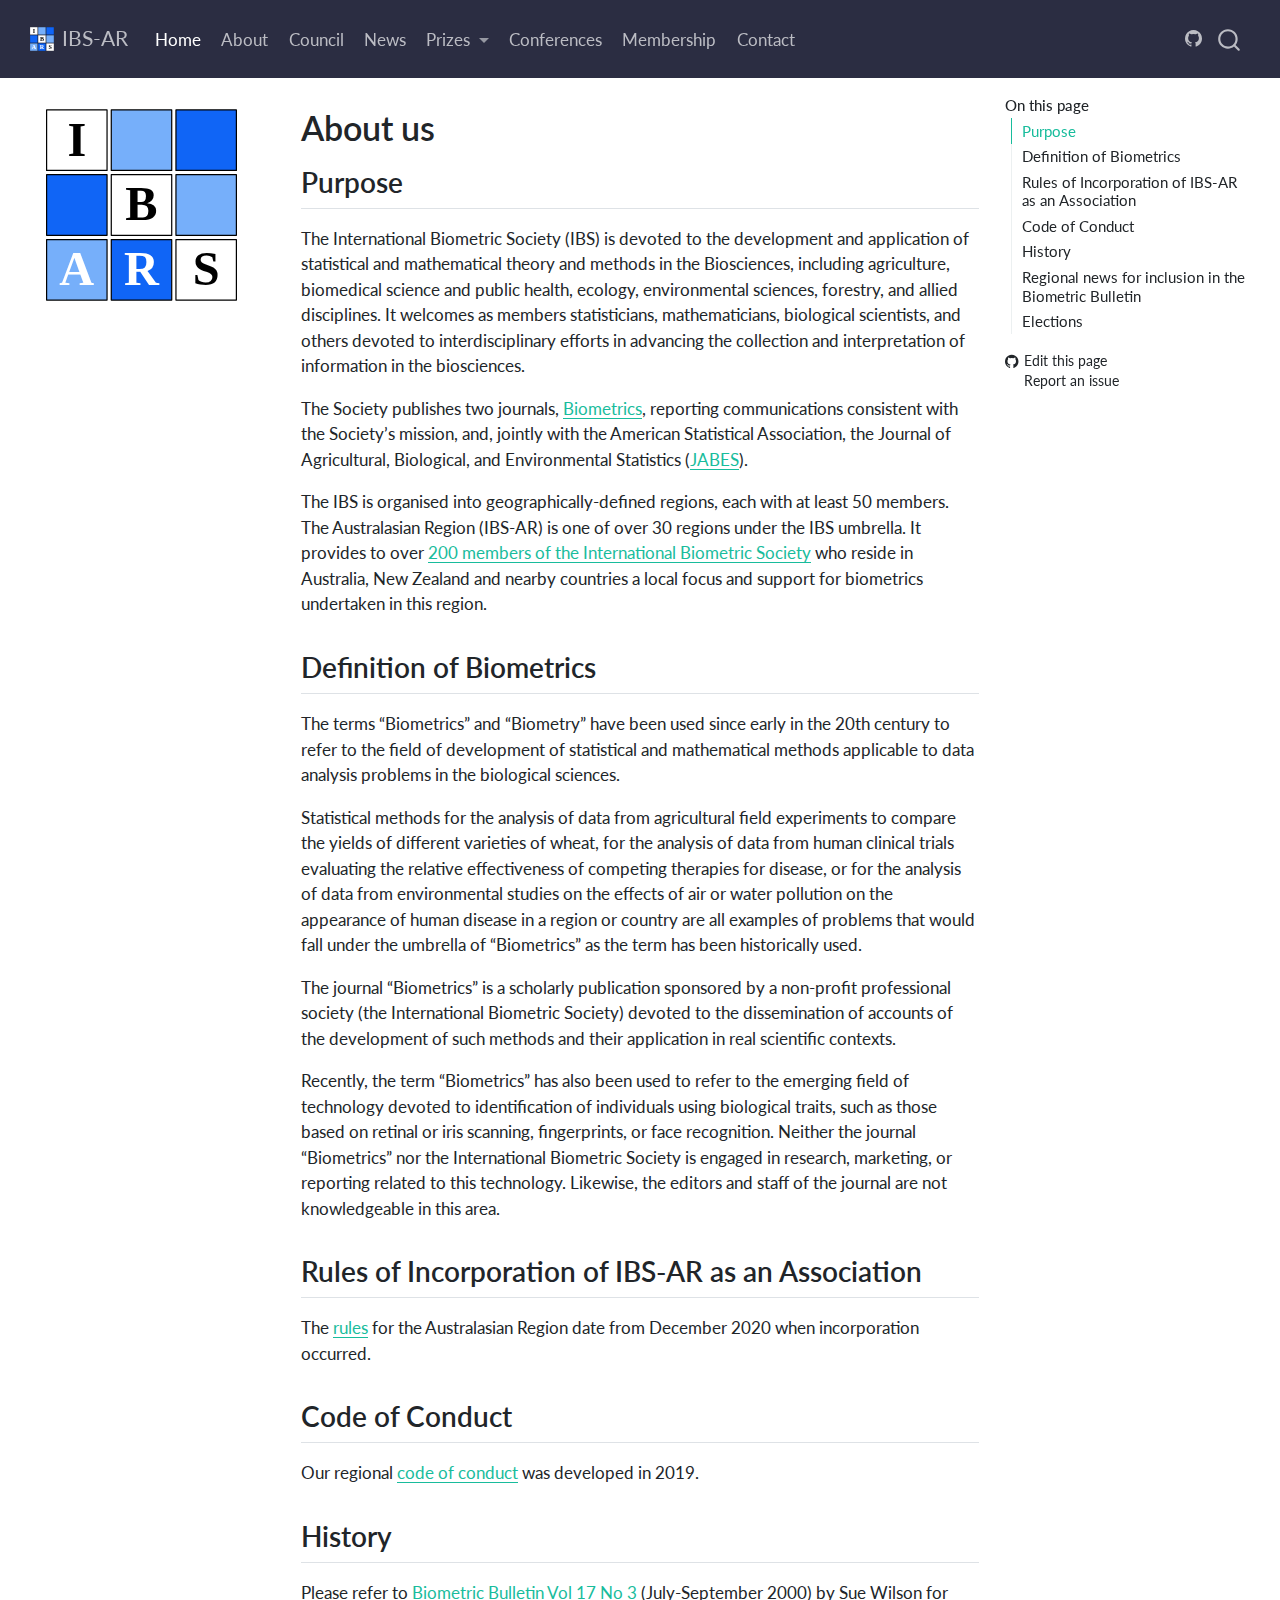
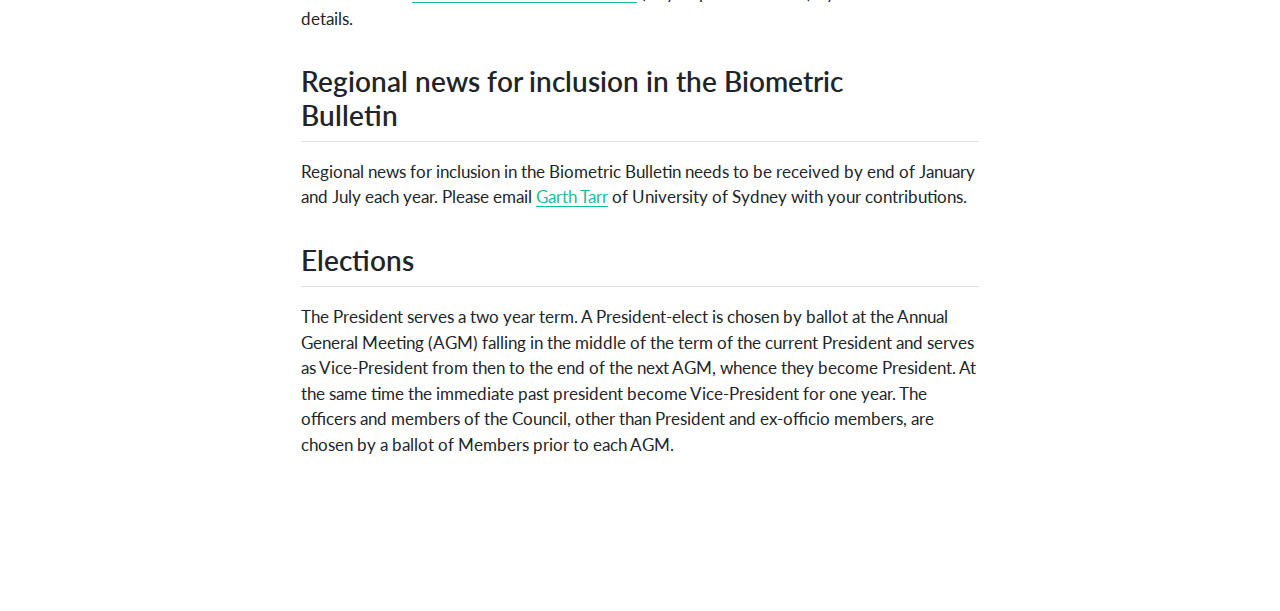
==== about.html @ 57ce8dee "Built site for gh-pages" ====
<!DOCTYPE html>
<html xmlns="http://www.w3.org/1999/xhtml" lang="en" xml:lang="en"><head>

<meta charset="utf-8">
<meta name="generator" content="quarto-1.4.551">

<meta name="viewport" content="width=device-width, initial-scale=1.0, user-scalable=yes">


<title>IBS-AR - About us</title>
<style>
code{white-space: pre-wrap;}
span.smallcaps{font-variant: small-caps;}
div.columns{display: flex; gap: min(4vw, 1.5em);}
div.column{flex: auto; overflow-x: auto;}
div.hanging-indent{margin-left: 1.5em; text-indent: -1.5em;}
ul.task-list{list-style: none;}
ul.task-list li input[type="checkbox"] {
  width: 0.8em;
  margin: 0 0.8em 0.2em -1em; /* quarto-specific, see https://github.com/quarto-dev/quarto-cli/issues/4556 */ 
  vertical-align: middle;
}
</style>


<script src="site_libs/quarto-nav/quarto-nav.js"></script>
<script src="site_libs/quarto-nav/headroom.min.js"></script>
<script src="site_libs/clipboard/clipboard.min.js"></script>
<script src="site_libs/quarto-search/autocomplete.umd.js"></script>
<script src="site_libs/quarto-search/fuse.min.js"></script>
<script src="site_libs/quarto-search/quarto-search.js"></script>
<meta name="quarto:offset" content="./">
<link href="./favicon.ico" rel="icon">
<script src="site_libs/quarto-html/quarto.js"></script>
<script src="site_libs/quarto-html/popper.min.js"></script>
<script src="site_libs/quarto-html/tippy.umd.min.js"></script>
<script src="site_libs/quarto-html/anchor.min.js"></script>
<link href="site_libs/quarto-html/tippy.css" rel="stylesheet">
<link href="site_libs/quarto-html/quarto-syntax-highlighting.css" rel="stylesheet" id="quarto-text-highlighting-styles">
<script src="site_libs/bootstrap/bootstrap.min.js"></script>
<link href="site_libs/bootstrap/bootstrap-icons.css" rel="stylesheet">
<link href="site_libs/bootstrap/bootstrap.min.css" rel="stylesheet" id="quarto-bootstrap" data-mode="light">
<script id="quarto-search-options" type="application/json">{
  "location": "navbar",
  "copy-button": false,
  "collapse-after": 3,
  "panel-placement": "end",
  "type": "overlay",
  "limit": 50,
  "keyboard-shortcut": [
    "f",
    "/",
    "s"
  ],
  "show-item-context": false,
  "language": {
    "search-no-results-text": "No results",
    "search-matching-documents-text": "matching documents",
    "search-copy-link-title": "Copy link to search",
    "search-hide-matches-text": "Hide additional matches",
    "search-more-match-text": "more match in this document",
    "search-more-matches-text": "more matches in this document",
    "search-clear-button-title": "Clear",
    "search-text-placeholder": "",
    "search-detached-cancel-button-title": "Cancel",
    "search-submit-button-title": "Submit",
    "search-label": "Search"
  }
}</script>


<link rel="stylesheet" href="styles.css">
</head>

<body class="nav-sidebar floating nav-fixed">

<div id="quarto-search-results"></div>
  <header id="quarto-header" class="headroom fixed-top">
    <nav class="navbar navbar-expand-lg " data-bs-theme="dark">
      <div class="navbar-container container-fluid">
      <div class="navbar-brand-container mx-auto">
    <a href="./index.html" class="navbar-brand navbar-brand-logo">
    <img src="./logo-ibs-ar.svg" alt="" class="navbar-logo">
    </a>
    <a class="navbar-brand" href="./index.html">
    <span class="navbar-title">IBS-AR</span>
    </a>
  </div>
            <div id="quarto-search" class="" title="Search"></div>
          <button class="navbar-toggler" type="button" data-bs-toggle="collapse" data-bs-target="#navbarCollapse" aria-controls="navbarCollapse" aria-expanded="false" aria-label="Toggle navigation" onclick="if (window.quartoToggleHeadroom) { window.quartoToggleHeadroom(); }">
  <span class="navbar-toggler-icon"></span>
</button>
          <div class="collapse navbar-collapse" id="navbarCollapse">
            <ul class="navbar-nav navbar-nav-scroll me-auto">
  <li class="nav-item">
    <a class="nav-link active" href="./index.html" aria-current="page"> 
<span class="menu-text">Home</span></a>
  </li>  
  <li class="nav-item">
    <a class="nav-link" href="./about.html"> 
<span class="menu-text">About</span></a>
  </li>  
  <li class="nav-item">
    <a class="nav-link" href="./council.html"> 
<span class="menu-text">Council</span></a>
  </li>  
  <li class="nav-item">
    <a class="nav-link" href="./news.html"> 
<span class="menu-text">News</span></a>
  </li>  
  <li class="nav-item dropdown ">
    <a class="nav-link dropdown-toggle" href="#" id="nav-menu-prizes" role="button" data-bs-toggle="dropdown" aria-expanded="false">
 <span class="menu-text">Prizes</span>
    </a>
    <ul class="dropdown-menu" aria-labelledby="nav-menu-prizes">    
        <li>
    <a class="dropdown-item" href="./awards.html">
 <span class="dropdown-text">Prizes and awards</span></a>
  </li>  
        <li>
    <a class="dropdown-item" href="./scholarships.html">
 <span class="dropdown-text">Scholarships</span></a>
  </li>  
        <li>
    <a class="dropdown-item" href="./alfaward.html">
 <span class="dropdown-text">Alf Cornish award</span></a>
  </li>  
    </ul>
  </li>
  <li class="nav-item">
    <a class="nav-link" href="./conferences.html"> 
<span class="menu-text">Conferences</span></a>
  </li>  
  <li class="nav-item">
    <a class="nav-link" href="./membership.html"> 
<span class="menu-text">Membership</span></a>
  </li>  
  <li class="nav-item">
    <a class="nav-link" href="./contact.html"> 
<span class="menu-text">Contact</span></a>
  </li>  
</ul>
          </div> <!-- /navcollapse -->
          <div class="quarto-navbar-tools">
    <a href="https://github.com/IBS-AR/IBS-AR.github.io" title="" class="quarto-navigation-tool px-1" aria-label=""><i class="bi bi-github"></i></a>
</div>
      </div> <!-- /container-fluid -->
    </nav>
  <nav class="quarto-secondary-nav">
    <div class="container-fluid d-flex">
      <button type="button" class="quarto-btn-toggle btn" data-bs-toggle="collapse" data-bs-target=".quarto-sidebar-collapse-item" aria-controls="quarto-sidebar" aria-expanded="false" aria-label="Toggle sidebar navigation" onclick="if (window.quartoToggleHeadroom) { window.quartoToggleHeadroom(); }">
        <i class="bi bi-layout-text-sidebar-reverse"></i>
      </button>
        <nav class="quarto-page-breadcrumbs" aria-label="breadcrumb"><ol class="breadcrumb"><li class="breadcrumb-item">About us</li></ol></nav>
        <a class="flex-grow-1" role="button" data-bs-toggle="collapse" data-bs-target=".quarto-sidebar-collapse-item" aria-controls="quarto-sidebar" aria-expanded="false" aria-label="Toggle sidebar navigation" onclick="if (window.quartoToggleHeadroom) { window.quartoToggleHeadroom(); }">      
        </a>
    </div>
  </nav>
</header>
<!-- content -->
<div id="quarto-content" class="quarto-container page-columns page-rows-contents page-layout-article page-navbar">
<!-- sidebar -->
  <nav id="quarto-sidebar" class="sidebar collapse collapse-horizontal quarto-sidebar-collapse-item sidebar-navigation floating overflow-auto">
    <div class="pt-lg-2 mt-2 text-left sidebar-header">
      <a href="./index.html" class="sidebar-logo-link">
      <img src="./logo-ibs-ar.svg" alt="" class="sidebar-logo py-0 d-lg-inline d-none">
      </a>
      </div>
</nav>
<div id="quarto-sidebar-glass" class="quarto-sidebar-collapse-item" data-bs-toggle="collapse" data-bs-target=".quarto-sidebar-collapse-item"></div>
<!-- margin-sidebar -->
    <div id="quarto-margin-sidebar" class="sidebar margin-sidebar">
        <nav id="TOC" role="doc-toc" class="toc-active">
    <h2 id="toc-title">On this page</h2>
   
  <ul>
  <li><a href="#purpose" id="toc-purpose" class="nav-link active" data-scroll-target="#purpose">Purpose</a></li>
  <li><a href="#definition-of-biometrics" id="toc-definition-of-biometrics" class="nav-link" data-scroll-target="#definition-of-biometrics">Definition of Biometrics</a></li>
  <li><a href="#rules-of-incorporation-of-ibs-ar-as-an-association" id="toc-rules-of-incorporation-of-ibs-ar-as-an-association" class="nav-link" data-scroll-target="#rules-of-incorporation-of-ibs-ar-as-an-association">Rules of Incorporation of IBS-AR as an Association</a></li>
  <li><a href="#code-of-conduct" id="toc-code-of-conduct" class="nav-link" data-scroll-target="#code-of-conduct">Code of Conduct</a></li>
  <li><a href="#history" id="toc-history" class="nav-link" data-scroll-target="#history">History</a></li>
  <li><a href="#regional-news-for-inclusion-in-the-biometric-bulletin" id="toc-regional-news-for-inclusion-in-the-biometric-bulletin" class="nav-link" data-scroll-target="#regional-news-for-inclusion-in-the-biometric-bulletin">Regional news for inclusion in the Biometric Bulletin</a></li>
  <li><a href="#elections" id="toc-elections" class="nav-link" data-scroll-target="#elections">Elections</a></li>
  </ul>
<div class="toc-actions"><ul><li><a href="https://github.com/IBS-AR/IBS-AR.github.io/edit/main/about.qmd" class="toc-action"><i class="bi bi-github"></i>Edit this page</a></li><li><a href="https://github.com/IBS-AR/IBS-AR.github.io/issues/new" class="toc-action"><i class="bi empty"></i>Report an issue</a></li></ul></div></nav>
    </div>
<!-- main -->
<main class="content" id="quarto-document-content">

<header id="title-block-header" class="quarto-title-block default">
<div class="quarto-title">
<h1 class="title">About us</h1>
</div>



<div class="quarto-title-meta">

    
  
    
  </div>
  


</header>


<section id="purpose" class="level2">
<h2 class="anchored" data-anchor-id="purpose">Purpose</h2>
<p>The International Biometric Society (IBS) is devoted to the development and application of statistical and mathematical theory and methods in the Biosciences, including agriculture, biomedical science and public health, ecology, environmental sciences, forestry, and allied disciplines. It welcomes as members statisticians, mathematicians, biological scientists, and others devoted to interdisciplinary efforts in advancing the collection and interpretation of information in the biosciences.</p>
<p>The Society publishes two journals, <a href="https://www.biometricsociety.org/publications/biometrics">Biometrics</a>, reporting communications consistent with the Society’s mission, and, jointly with the American Statistical Association, the Journal of Agricultural, Biological, and Environmental Statistics (<a href="https://www.biometricsociety.org/publications/jabes">JABES</a>).</p>
<p>The IBS is organised into geographically-defined regions, each with at least 50 members. The Australasian Region (IBS-AR) is one of over 30 regions under the IBS umbrella. It provides to over <a href="membership.html">200 members of the International Biometric Society</a> who reside in Australia, New Zealand and nearby countries a local focus and support for biometrics undertaken in this region.</p>
</section>
<section id="definition-of-biometrics" class="level2">
<h2 class="anchored" data-anchor-id="definition-of-biometrics">Definition of Biometrics</h2>
<p>The terms “Biometrics” and “Biometry” have been used since early in the 20th century to refer to the field of development of statistical and mathematical methods applicable to data analysis problems in the biological sciences.</p>
<p>Statistical methods for the analysis of data from agricultural field experiments to compare the yields of different varieties of wheat, for the analysis of data from human clinical trials evaluating the relative effectiveness of competing therapies for disease, or for the analysis of data from environmental studies on the effects of air or water pollution on the appearance of human disease in a region or country are all examples of problems that would fall under the umbrella of “Biometrics” as the term has been historically used.</p>
<p>The journal “Biometrics” is a scholarly publication sponsored by a non-profit professional society (the International Biometric Society) devoted to the dissemination of accounts of the development of such methods and their application in real scientific contexts.</p>
<p>Recently, the term “Biometrics” has also been used to refer to the emerging field of technology devoted to identification of individuals using biological traits, such as those based on retinal or iris scanning, fingerprints, or face recognition. Neither the journal “Biometrics” nor the International Biometric Society is engaged in research, marketing, or reporting related to this technology. Likewise, the editors and staff of the journal are not knowledgeable in this area.</p>
</section>
<section id="rules-of-incorporation-of-ibs-ar-as-an-association" class="level2">
<h2 class="anchored" data-anchor-id="rules-of-incorporation-of-ibs-ar-as-an-association">Rules of Incorporation of IBS-AR as an Association</h2>
<p>The <a href="http://biometricsociety.org.au/docs/INTERNATIONAL%20BIOMETRIC%20SOCIETY%20AUSTRALASIAN%20REGION%20INC%20A06212%20-%20Rules%2022%20December%202020.pdf">rules</a> for the Australasian Region date from December 2020 when incorporation occurred.</p>
</section>
<section id="code-of-conduct" class="level2">
<h2 class="anchored" data-anchor-id="code-of-conduct">Code of Conduct</h2>
<p>Our regional <a href="docs/IBS-AR-Code-of-Conduct.pdf">code of conduct</a> was developed in 2019.</p>
</section>
<section id="history" class="level2">
<h2 class="anchored" data-anchor-id="history">History</h2>
<p>Please refer to <a href="docs/BiometricBulletin2000Vol17(3)pp14-15.pdf">Biometric Bulletin Vol 17 No 3</a> (July-September 2000) by Sue Wilson for details.</p>
</section>
<section id="regional-news-for-inclusion-in-the-biometric-bulletin" class="level2">
<h2 class="anchored" data-anchor-id="regional-news-for-inclusion-in-the-biometric-bulletin">Regional news for inclusion in the Biometric Bulletin</h2>
<p>Regional news for inclusion in the Biometric Bulletin needs to be received by end of January and July each year. Please email <a href="mailto:garth.tarr@sydney.edu.au">Garth Tarr</a> of University of Sydney with your contributions.</p>
</section>
<section id="elections" class="level2">
<h2 class="anchored" data-anchor-id="elections">Elections</h2>
<p>The President serves a two year term. A President-elect is chosen by ballot at the Annual General Meeting (AGM) falling in the middle of the term of the current President and serves as Vice-President from then to the end of the next AGM, whence they become President. At the same time the immediate past president become Vice-President for one year. The officers and members of the Council, other than President and ex-officio members, are chosen by a ballot of Members prior to each AGM.</p>


</section>

</main> <!-- /main -->
<script id="quarto-html-after-body" type="application/javascript">
window.document.addEventListener("DOMContentLoaded", function (event) {
  const toggleBodyColorMode = (bsSheetEl) => {
    const mode = bsSheetEl.getAttribute("data-mode");
    const bodyEl = window.document.querySelector("body");
    if (mode === "dark") {
      bodyEl.classList.add("quarto-dark");
      bodyEl.classList.remove("quarto-light");
    } else {
      bodyEl.classList.add("quarto-light");
      bodyEl.classList.remove("quarto-dark");
    }
  }
  const toggleBodyColorPrimary = () => {
    const bsSheetEl = window.document.querySelector("link#quarto-bootstrap");
    if (bsSheetEl) {
      toggleBodyColorMode(bsSheetEl);
    }
  }
  toggleBodyColorPrimary();  
  const icon = "";
  const anchorJS = new window.AnchorJS();
  anchorJS.options = {
    placement: 'right',
    icon: icon
  };
  anchorJS.add('.anchored');
  const isCodeAnnotation = (el) => {
    for (const clz of el.classList) {
      if (clz.startsWith('code-annotation-')) {                     
        return true;
      }
    }
    return false;
  }
  const clipboard = new window.ClipboardJS('.code-copy-button', {
    text: function(trigger) {
      const codeEl = trigger.previousElementSibling.cloneNode(true);
      for (const childEl of codeEl.children) {
        if (isCodeAnnotation(childEl)) {
          childEl.remove();
        }
      }
      return codeEl.innerText;
    }
  });
  clipboard.on('success', function(e) {
    // button target
    const button = e.trigger;
    // don't keep focus
    button.blur();
    // flash "checked"
    button.classList.add('code-copy-button-checked');
    var currentTitle = button.getAttribute("title");
    button.setAttribute("title", "Copied!");
    let tooltip;
    if (window.bootstrap) {
      button.setAttribute("data-bs-toggle", "tooltip");
      button.setAttribute("data-bs-placement", "left");
      button.setAttribute("data-bs-title", "Copied!");
      tooltip = new bootstrap.Tooltip(button, 
        { trigger: "manual", 
          customClass: "code-copy-button-tooltip",
          offset: [0, -8]});
      tooltip.show();    
    }
    setTimeout(function() {
      if (tooltip) {
        tooltip.hide();
        button.removeAttribute("data-bs-title");
        button.removeAttribute("data-bs-toggle");
        button.removeAttribute("data-bs-placement");
      }
      button.setAttribute("title", currentTitle);
      button.classList.remove('code-copy-button-checked');
    }, 1000);
    // clear code selection
    e.clearSelection();
  });
    var localhostRegex = new RegExp(/^(?:http|https):\/\/localhost\:?[0-9]*\//);
    var mailtoRegex = new RegExp(/^mailto:/);
      var filterRegex = new RegExp("https:\/\/IBS-AR\.github\.io\/");
    var isInternal = (href) => {
        return filterRegex.test(href) || localhostRegex.test(href) || mailtoRegex.test(href);
    }
    // Inspect non-navigation links and adorn them if external
 	var links = window.document.querySelectorAll('a[href]:not(.nav-link):not(.navbar-brand):not(.toc-action):not(.sidebar-link):not(.sidebar-item-toggle):not(.pagination-link):not(.no-external):not([aria-hidden]):not(.dropdown-item):not(.quarto-navigation-tool)');
    for (var i=0; i<links.length; i++) {
      const link = links[i];
      if (!isInternal(link.href)) {
        // undo the damage that might have been done by quarto-nav.js in the case of
        // links that we want to consider external
        if (link.dataset.originalHref !== undefined) {
          link.href = link.dataset.originalHref;
        }
      }
    }
  function tippyHover(el, contentFn, onTriggerFn, onUntriggerFn) {
    const config = {
      allowHTML: true,
      maxWidth: 500,
      delay: 100,
      arrow: false,
      appendTo: function(el) {
          return el.parentElement;
      },
      interactive: true,
      interactiveBorder: 10,
      theme: 'quarto',
      placement: 'bottom-start',
    };
    if (contentFn) {
      config.content = contentFn;
    }
    if (onTriggerFn) {
      config.onTrigger = onTriggerFn;
    }
    if (onUntriggerFn) {
      config.onUntrigger = onUntriggerFn;
    }
    window.tippy(el, config); 
  }
  const noterefs = window.document.querySelectorAll('a[role="doc-noteref"]');
  for (var i=0; i<noterefs.length; i++) {
    const ref = noterefs[i];
    tippyHover(ref, function() {
      // use id or data attribute instead here
      let href = ref.getAttribute('data-footnote-href') || ref.getAttribute('href');
      try { href = new URL(href).hash; } catch {}
      const id = href.replace(/^#\/?/, "");
      const note = window.document.getElementById(id);
      if (note) {
        return note.innerHTML;
      } else {
        return "";
      }
    });
  }
  const xrefs = window.document.querySelectorAll('a.quarto-xref');
  const processXRef = (id, note) => {
    // Strip column container classes
    const stripColumnClz = (el) => {
      el.classList.remove("page-full", "page-columns");
      if (el.children) {
        for (const child of el.children) {
          stripColumnClz(child);
        }
      }
    }
    stripColumnClz(note)
    if (id === null || id.startsWith('sec-')) {
      // Special case sections, only their first couple elements
      const container = document.createElement("div");
      if (note.children && note.children.length > 2) {
        container.appendChild(note.children[0].cloneNode(true));
        for (let i = 1; i < note.children.length; i++) {
          const child = note.children[i];
          if (child.tagName === "P" && child.innerText === "") {
            continue;
          } else {
            container.appendChild(child.cloneNode(true));
            break;
          }
        }
        if (window.Quarto?.typesetMath) {
          window.Quarto.typesetMath(container);
        }
        return container.innerHTML
      } else {
        if (window.Quarto?.typesetMath) {
          window.Quarto.typesetMath(note);
        }
        return note.innerHTML;
      }
    } else {
      // Remove any anchor links if they are present
      const anchorLink = note.querySelector('a.anchorjs-link');
      if (anchorLink) {
        anchorLink.remove();
      }
      if (window.Quarto?.typesetMath) {
        window.Quarto.typesetMath(note);
      }
      // TODO in 1.5, we should make sure this works without a callout special case
      if (note.classList.contains("callout")) {
        return note.outerHTML;
      } else {
        return note.innerHTML;
      }
    }
  }
  for (var i=0; i<xrefs.length; i++) {
    const xref = xrefs[i];
    tippyHover(xref, undefined, function(instance) {
      instance.disable();
      let url = xref.getAttribute('href');
      let hash = undefined; 
      if (url.startsWith('#')) {
        hash = url;
      } else {
        try { hash = new URL(url).hash; } catch {}
      }
      if (hash) {
        const id = hash.replace(/^#\/?/, "");
        const note = window.document.getElementById(id);
        if (note !== null) {
          try {
            const html = processXRef(id, note.cloneNode(true));
            instance.setContent(html);
          } finally {
            instance.enable();
            instance.show();
          }
        } else {
          // See if we can fetch this
          fetch(url.split('#')[0])
          .then(res => res.text())
          .then(html => {
            const parser = new DOMParser();
            const htmlDoc = parser.parseFromString(html, "text/html");
            const note = htmlDoc.getElementById(id);
            if (note !== null) {
              const html = processXRef(id, note);
              instance.setContent(html);
            } 
          }).finally(() => {
            instance.enable();
            instance.show();
          });
        }
      } else {
        // See if we can fetch a full url (with no hash to target)
        // This is a special case and we should probably do some content thinning / targeting
        fetch(url)
        .then(res => res.text())
        .then(html => {
          const parser = new DOMParser();
          const htmlDoc = parser.parseFromString(html, "text/html");
          const note = htmlDoc.querySelector('main.content');
          if (note !== null) {
            // This should only happen for chapter cross references
            // (since there is no id in the URL)
            // remove the first header
            if (note.children.length > 0 && note.children[0].tagName === "HEADER") {
              note.children[0].remove();
            }
            const html = processXRef(null, note);
            instance.setContent(html);
          } 
        }).finally(() => {
          instance.enable();
          instance.show();
        });
      }
    }, function(instance) {
    });
  }
      let selectedAnnoteEl;
      const selectorForAnnotation = ( cell, annotation) => {
        let cellAttr = 'data-code-cell="' + cell + '"';
        let lineAttr = 'data-code-annotation="' +  annotation + '"';
        const selector = 'span[' + cellAttr + '][' + lineAttr + ']';
        return selector;
      }
      const selectCodeLines = (annoteEl) => {
        const doc = window.document;
        const targetCell = annoteEl.getAttribute("data-target-cell");
        const targetAnnotation = annoteEl.getAttribute("data-target-annotation");
        const annoteSpan = window.document.querySelector(selectorForAnnotation(targetCell, targetAnnotation));
        const lines = annoteSpan.getAttribute("data-code-lines").split(",");
        const lineIds = lines.map((line) => {
          return targetCell + "-" + line;
        })
        let top = null;
        let height = null;
        let parent = null;
        if (lineIds.length > 0) {
            //compute the position of the single el (top and bottom and make a div)
            const el = window.document.getElementById(lineIds[0]);
            top = el.offsetTop;
            height = el.offsetHeight;
            parent = el.parentElement.parentElement;
          if (lineIds.length > 1) {
            const lastEl = window.document.getElementById(lineIds[lineIds.length - 1]);
            const bottom = lastEl.offsetTop + lastEl.offsetHeight;
            height = bottom - top;
          }
          if (top !== null && height !== null && parent !== null) {
            // cook up a div (if necessary) and position it 
            let div = window.document.getElementById("code-annotation-line-highlight");
            if (div === null) {
              div = window.document.createElement("div");
              div.setAttribute("id", "code-annotation-line-highlight");
              div.style.position = 'absolute';
              parent.appendChild(div);
            }
            div.style.top = top - 2 + "px";
            div.style.height = height + 4 + "px";
            div.style.left = 0;
            let gutterDiv = window.document.getElementById("code-annotation-line-highlight-gutter");
            if (gutterDiv === null) {
              gutterDiv = window.document.createElement("div");
              gutterDiv.setAttribute("id", "code-annotation-line-highlight-gutter");
              gutterDiv.style.position = 'absolute';
              const codeCell = window.document.getElementById(targetCell);
              const gutter = codeCell.querySelector('.code-annotation-gutter');
              gutter.appendChild(gutterDiv);
            }
            gutterDiv.style.top = top - 2 + "px";
            gutterDiv.style.height = height + 4 + "px";
          }
          selectedAnnoteEl = annoteEl;
        }
      };
      const unselectCodeLines = () => {
        const elementsIds = ["code-annotation-line-highlight", "code-annotation-line-highlight-gutter"];
        elementsIds.forEach((elId) => {
          const div = window.document.getElementById(elId);
          if (div) {
            div.remove();
          }
        });
        selectedAnnoteEl = undefined;
      };
        // Handle positioning of the toggle
    window.addEventListener(
      "resize",
      throttle(() => {
        elRect = undefined;
        if (selectedAnnoteEl) {
          selectCodeLines(selectedAnnoteEl);
        }
      }, 10)
    );
    function throttle(fn, ms) {
    let throttle = false;
    let timer;
      return (...args) => {
        if(!throttle) { // first call gets through
            fn.apply(this, args);
            throttle = true;
        } else { // all the others get throttled
            if(timer) clearTimeout(timer); // cancel #2
            timer = setTimeout(() => {
              fn.apply(this, args);
              timer = throttle = false;
            }, ms);
        }
      };
    }
      // Attach click handler to the DT
      const annoteDls = window.document.querySelectorAll('dt[data-target-cell]');
      for (const annoteDlNode of annoteDls) {
        annoteDlNode.addEventListener('click', (event) => {
          const clickedEl = event.target;
          if (clickedEl !== selectedAnnoteEl) {
            unselectCodeLines();
            const activeEl = window.document.querySelector('dt[data-target-cell].code-annotation-active');
            if (activeEl) {
              activeEl.classList.remove('code-annotation-active');
            }
            selectCodeLines(clickedEl);
            clickedEl.classList.add('code-annotation-active');
          } else {
            // Unselect the line
            unselectCodeLines();
            clickedEl.classList.remove('code-annotation-active');
          }
        });
      }
  const findCites = (el) => {
    const parentEl = el.parentElement;
    if (parentEl) {
      const cites = parentEl.dataset.cites;
      if (cites) {
        return {
          el,
          cites: cites.split(' ')
        };
      } else {
        return findCites(el.parentElement)
      }
    } else {
      return undefined;
    }
  };
  var bibliorefs = window.document.querySelectorAll('a[role="doc-biblioref"]');
  for (var i=0; i<bibliorefs.length; i++) {
    const ref = bibliorefs[i];
    const citeInfo = findCites(ref);
    if (citeInfo) {
      tippyHover(citeInfo.el, function() {
        var popup = window.document.createElement('div');
        citeInfo.cites.forEach(function(cite) {
          var citeDiv = window.document.createElement('div');
          citeDiv.classList.add('hanging-indent');
          citeDiv.classList.add('csl-entry');
          var biblioDiv = window.document.getElementById('ref-' + cite);
          if (biblioDiv) {
            citeDiv.innerHTML = biblioDiv.innerHTML;
          }
          popup.appendChild(citeDiv);
        });
        return popup.innerHTML;
      });
    }
  }
});
</script>
</div> <!-- /content -->




<footer class="footer"><div class="nav-footer"><div class="nav-footer-center"><div class="toc-actions d-sm-block d-md-none"><ul><li><a href="https://github.com/IBS-AR/IBS-AR.github.io/edit/main/about.qmd" class="toc-action"><i class="bi bi-github"></i>Edit this page</a></li><li><a href="https://github.com/IBS-AR/IBS-AR.github.io/issues/new" class="toc-action"><i class="bi empty"></i>Report an issue</a></li></ul></div></div></div></footer></body></html>
---- site_libs/quarto-html/tippy.css ----
.tippy-box[data-animation=fade][data-state=hidden]{opacity:0}[data-tippy-root]{max-width:calc(100vw - 10px)}.tippy-box{position:relative;background-color:#333;color:#fff;border-radius:4px;font-size:14px;line-height:1.4;white-space:normal;outline:0;transition-property:transform,visibility,opacity}.tippy-box[data-placement^=top]>.tippy-arrow{bottom:0}.tippy-box[data-placement^=top]>.tippy-arrow:before{bottom:-7px;left:0;border-width:8px 8px 0;border-top-color:initial;transform-origin:center top}.tippy-box[data-placement^=bottom]>.tippy-arrow{top:0}.tippy-box[data-placement^=bottom]>.tippy-arrow:before{top:-7px;left:0;border-width:0 8px 8px;border-bottom-color:initial;transform-origin:center bottom}.tippy-box[data-placement^=left]>.tippy-arrow{right:0}.tippy-box[data-placement^=left]>.tippy-arrow:before{border-width:8px 0 8px 8px;border-left-color:initial;right:-7px;transform-origin:center left}.tippy-box[data-placement^=right]>.tippy-arrow{left:0}.tippy-box[data-placement^=right]>.tippy-arrow:before{left:-7px;border-width:8px 8px 8px 0;border-right-color:initial;transform-origin:center right}.tippy-box[data-inertia][data-state=visible]{transition-timing-function:cubic-bezier(.54,1.5,.38,1.11)}.tippy-arrow{width:16px;height:16px;color:#333}.tippy-arrow:before{content:"";position:absolute;border-color:transparent;border-style:solid}.tippy-content{position:relative;padding:5px 9px;z-index:1}
---- site_libs/quarto-html/quarto-syntax-highlighting.css ----
/* quarto syntax highlight colors */
:root {
  --quarto-hl-ot-color: #003B4F;
  --quarto-hl-at-color: #657422;
  --quarto-hl-ss-color: #20794D;
  --quarto-hl-an-color: #5E5E5E;
  --quarto-hl-fu-color: #4758AB;
  --quarto-hl-st-color: #20794D;
  --quarto-hl-cf-color: #003B4F;
  --quarto-hl-op-color: #5E5E5E;
  --quarto-hl-er-color: #AD0000;
  --quarto-hl-bn-color: #AD0000;
  --quarto-hl-al-color: #AD0000;
  --quarto-hl-va-color: #111111;
  --quarto-hl-bu-color: inherit;
  --quarto-hl-ex-color: inherit;
  --quarto-hl-pp-color: #AD0000;
  --quarto-hl-in-color: #5E5E5E;
  --quarto-hl-vs-color: #20794D;
  --quarto-hl-wa-color: #5E5E5E;
  --quarto-hl-do-color: #5E5E5E;
  --quarto-hl-im-color: #00769E;
  --quarto-hl-ch-color: #20794D;
  --quarto-hl-dt-color: #AD0000;
  --quarto-hl-fl-color: #AD0000;
  --quarto-hl-co-color: #5E5E5E;
  --quarto-hl-cv-color: #5E5E5E;
  --quarto-hl-cn-color: #8f5902;
  --quarto-hl-sc-color: #5E5E5E;
  --quarto-hl-dv-color: #AD0000;
  --quarto-hl-kw-color: #003B4F;
}

/* other quarto variables */
:root {
  --quarto-font-monospace: SFMono-Regular, Menlo, Monaco, Consolas, "Liberation Mono", "Courier New", monospace;
}

pre > code.sourceCode > span {
  color: #003B4F;
}

code span {
  color: #003B4F;
}

code.sourceCode > span {
  color: #003B4F;
}

div.sourceCode,
div.sourceCode pre.sourceCode {
  color: #003B4F;
}

code span.ot {
  color: #003B4F;
  font-style: inherit;
}

code span.at {
  color: #657422;
  font-style: inherit;
}

code span.ss {
  color: #20794D;
  font-style: inherit;
}

code span.an {
  color: #5E5E5E;
  font-style: inherit;
}

code span.fu {
  color: #4758AB;
  font-style: inherit;
}

code span.st {
  color: #20794D;
  font-style: inherit;
}

code span.cf {
  color: #003B4F;
  font-style: inherit;
}

code span.op {
  color: #5E5E5E;
  font-style: inherit;
}

code span.er {
  color: #AD0000;
  font-style: inherit;
}

code span.bn {
  color: #AD0000;
  font-style: inherit;
}

code span.al {
  color: #AD0000;
  font-style: inherit;
}

code span.va {
  color: #111111;
  font-style: inherit;
}

code span.bu {
  font-style: inherit;
}

code span.ex {
  font-style: inherit;
}

code span.pp {
  color: #AD0000;
  font-style: inherit;
}

code span.in {
  color: #5E5E5E;
  font-style: inherit;
}

code span.vs {
  color: #20794D;
  font-style: inherit;
}

code span.wa {
  color: #5E5E5E;
  font-style: italic;
}

code span.do {
  color: #5E5E5E;
  font-style: italic;
}

code span.im {
  color: #00769E;
  font-style: inherit;
}

code span.ch {
  color: #20794D;
  font-style: inherit;
}

code span.dt {
  color: #AD0000;
  font-style: inherit;
}

code span.fl {
  color: #AD0000;
  font-style: inherit;
}

code span.co {
  color: #5E5E5E;
  font-style: inherit;
}

code span.cv {
  color: #5E5E5E;
  font-style: italic;
}

code span.cn {
  color: #8f5902;
  font-style: inherit;
}

code span.sc {
  color: #5E5E5E;
  font-style: inherit;
}

code span.dv {
  color: #AD0000;
  font-style: inherit;
}

code span.kw {
  color: #003B4F;
  font-style: inherit;
}

.prevent-inlining {
  content: "</";
}

/*# sourceMappingURL=debc5d5d77c3f9108843748ff7464032.css.map */
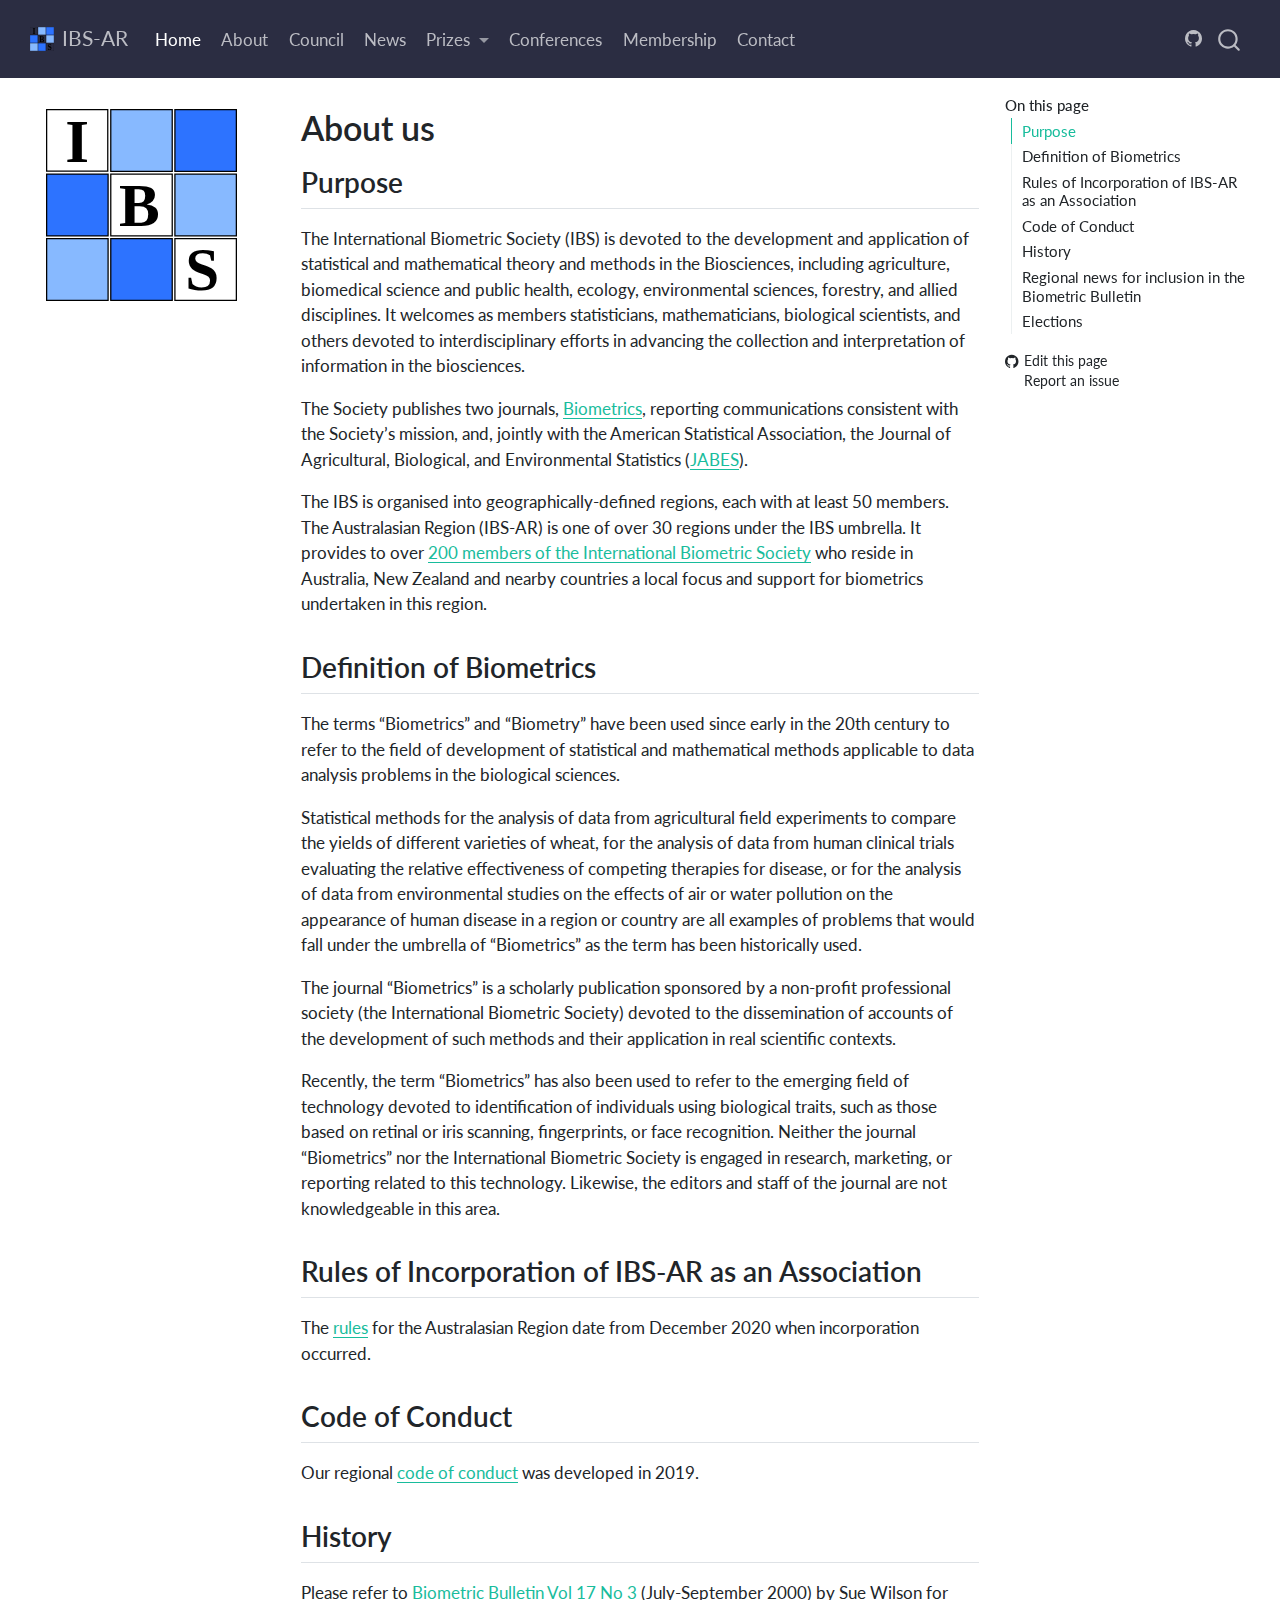
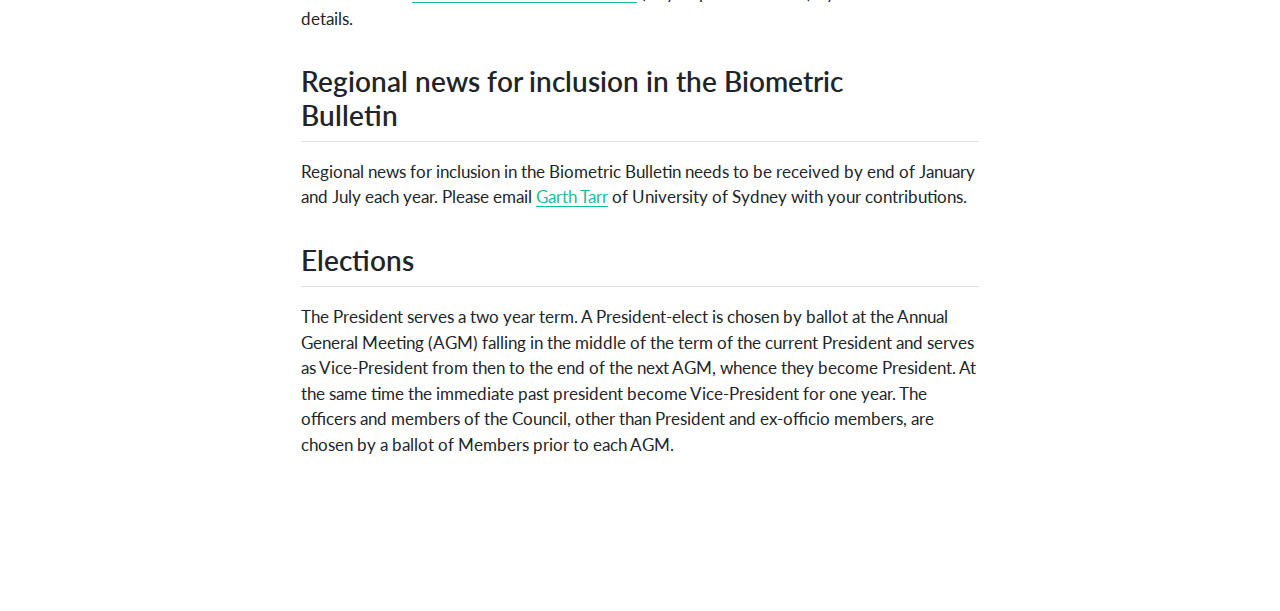
==== commit 401d4ddd: "Built site for gh-pages" ====
--- a/about.html
+++ b/about.html
@@ -2,7 +2,7 @@
 <html xmlns="http://www.w3.org/1999/xhtml" lang="en" xml:lang="en"><head>
 
 <meta charset="utf-8">
-<meta name="generator" content="quarto-1.4.551">
+<meta name="generator" content="quarto-1.4.554">
 
 <meta name="viewport" content="width=device-width, initial-scale=1.0, user-scalable=yes">
 
@@ -80,7 +80,7 @@
       <div class="navbar-container container-fluid">
       <div class="navbar-brand-container mx-auto">
     <a href="./index.html" class="navbar-brand navbar-brand-logo">
-    <img src="./logo-ibs-ar.svg" alt="" class="navbar-logo">
+    <img src="./logo.svg" alt="" class="navbar-logo">
     </a>
     <a class="navbar-brand" href="./index.html">
     <span class="navbar-title">IBS-AR</span>
@@ -163,7 +163,7 @@
   <nav id="quarto-sidebar" class="sidebar collapse collapse-horizontal quarto-sidebar-collapse-item sidebar-navigation floating overflow-auto">
     <div class="pt-lg-2 mt-2 text-left sidebar-header">
       <a href="./index.html" class="sidebar-logo-link">
-      <img src="./logo-ibs-ar.svg" alt="" class="sidebar-logo py-0 d-lg-inline d-none">
+      <img src="./logo.svg" alt="" class="sidebar-logo py-0 d-lg-inline d-none">
       </a>
       </div>
 </nav>
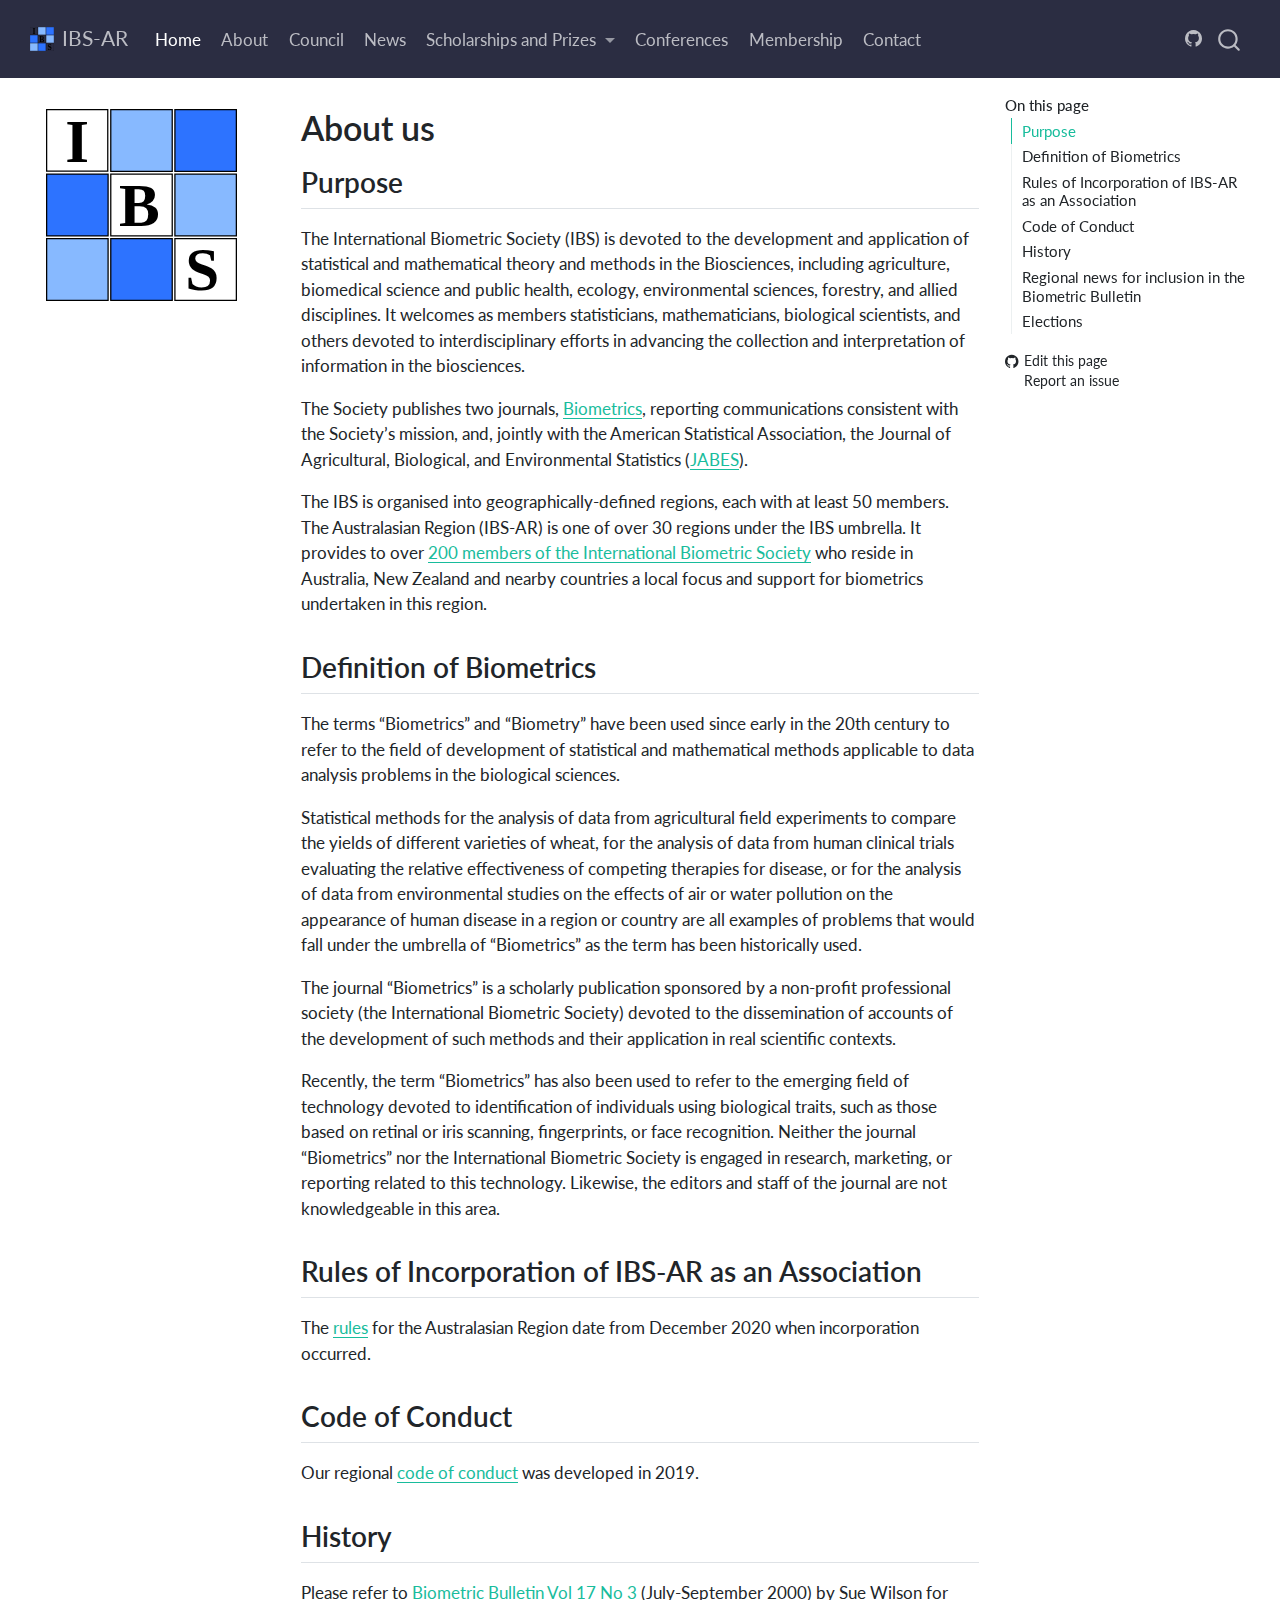
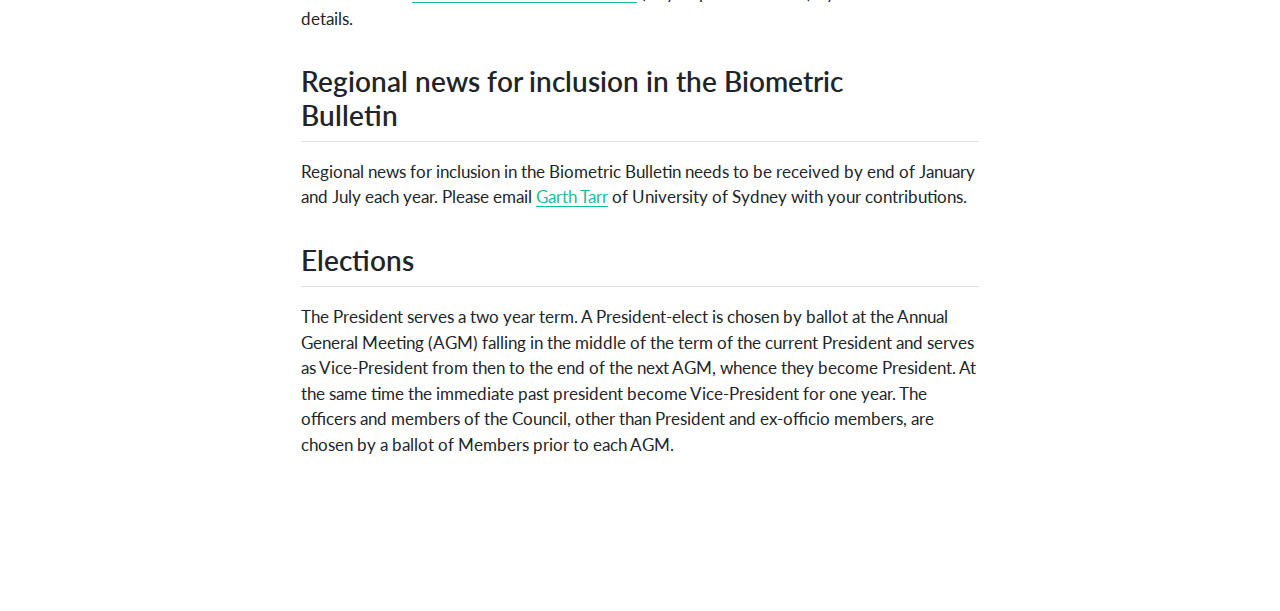
==== commit 3933197f: "Built site for gh-pages" ====
--- a/about.html
+++ b/about.html
@@ -2,12 +2,12 @@
 <html xmlns="http://www.w3.org/1999/xhtml" lang="en" xml:lang="en"><head>
 
 <meta charset="utf-8">
-<meta name="generator" content="quarto-1.4.554">
+<meta name="generator" content="quarto-1.5.57">
 
 <meta name="viewport" content="width=device-width, initial-scale=1.0, user-scalable=yes">
 
 
-<title>IBS-AR - About us</title>
+<title>About us – IBS-AR</title>
 <style>
 code{white-space: pre-wrap;}
 span.smallcaps{font-variant: small-caps;}
@@ -87,7 +87,7 @@
     </a>
   </div>
             <div id="quarto-search" class="" title="Search"></div>
-          <button class="navbar-toggler" type="button" data-bs-toggle="collapse" data-bs-target="#navbarCollapse" aria-controls="navbarCollapse" aria-expanded="false" aria-label="Toggle navigation" onclick="if (window.quartoToggleHeadroom) { window.quartoToggleHeadroom(); }">
+          <button class="navbar-toggler" type="button" data-bs-toggle="collapse" data-bs-target="#navbarCollapse" aria-controls="navbarCollapse" role="menu" aria-expanded="false" aria-label="Toggle navigation" onclick="if (window.quartoToggleHeadroom) { window.quartoToggleHeadroom(); }">
   <span class="navbar-toggler-icon"></span>
 </button>
           <div class="collapse navbar-collapse" id="navbarCollapse">
@@ -109,17 +109,17 @@
 <span class="menu-text">News</span></a>
   </li>  
   <li class="nav-item dropdown ">
-    <a class="nav-link dropdown-toggle" href="#" id="nav-menu-prizes" role="button" data-bs-toggle="dropdown" aria-expanded="false">
- <span class="menu-text">Prizes</span>
+    <a class="nav-link dropdown-toggle" href="#" id="nav-menu-scholarships-and-prizes" role="link" data-bs-toggle="dropdown" aria-expanded="false">
+ <span class="menu-text">Scholarships and Prizes</span>
     </a>
-    <ul class="dropdown-menu" aria-labelledby="nav-menu-prizes">    
+    <ul class="dropdown-menu" aria-labelledby="nav-menu-scholarships-and-prizes">    
+        <li>
+    <a class="dropdown-item" href="./scholarships.html">
+ <span class="dropdown-text">Scholarships</span></a>
+  </li>  
         <li>
     <a class="dropdown-item" href="./awards.html">
  <span class="dropdown-text">Prizes and awards</span></a>
-  </li>  
-        <li>
-    <a class="dropdown-item" href="./scholarships.html">
- <span class="dropdown-text">Scholarships</span></a>
   </li>  
         <li>
     <a class="dropdown-item" href="./alfaward.html">
@@ -141,18 +141,18 @@
   </li>  
 </ul>
           </div> <!-- /navcollapse -->
-          <div class="quarto-navbar-tools">
+            <div class="quarto-navbar-tools">
     <a href="https://github.com/IBS-AR/IBS-AR.github.io" title="" class="quarto-navigation-tool px-1" aria-label=""><i class="bi bi-github"></i></a>
 </div>
       </div> <!-- /container-fluid -->
     </nav>
   <nav class="quarto-secondary-nav">
     <div class="container-fluid d-flex">
-      <button type="button" class="quarto-btn-toggle btn" data-bs-toggle="collapse" data-bs-target=".quarto-sidebar-collapse-item" aria-controls="quarto-sidebar" aria-expanded="false" aria-label="Toggle sidebar navigation" onclick="if (window.quartoToggleHeadroom) { window.quartoToggleHeadroom(); }">
+      <button type="button" class="quarto-btn-toggle btn" data-bs-toggle="collapse" role="button" data-bs-target=".quarto-sidebar-collapse-item" aria-controls="quarto-sidebar" aria-expanded="false" aria-label="Toggle sidebar navigation" onclick="if (window.quartoToggleHeadroom) { window.quartoToggleHeadroom(); }">
         <i class="bi bi-layout-text-sidebar-reverse"></i>
       </button>
         <nav class="quarto-page-breadcrumbs" aria-label="breadcrumb"><ol class="breadcrumb"><li class="breadcrumb-item">About us</li></ol></nav>
-        <a class="flex-grow-1" role="button" data-bs-toggle="collapse" data-bs-target=".quarto-sidebar-collapse-item" aria-controls="quarto-sidebar" aria-expanded="false" aria-label="Toggle sidebar navigation" onclick="if (window.quartoToggleHeadroom) { window.quartoToggleHeadroom(); }">      
+        <a class="flex-grow-1" role="navigation" data-bs-toggle="collapse" data-bs-target=".quarto-sidebar-collapse-item" aria-controls="quarto-sidebar" aria-expanded="false" aria-label="Toggle sidebar navigation" onclick="if (window.quartoToggleHeadroom) { window.quartoToggleHeadroom(); }">      
         </a>
     </div>
   </nav>
@@ -221,7 +221,7 @@
 </section>
 <section id="rules-of-incorporation-of-ibs-ar-as-an-association" class="level2">
 <h2 class="anchored" data-anchor-id="rules-of-incorporation-of-ibs-ar-as-an-association">Rules of Incorporation of IBS-AR as an Association</h2>
-<p>The <a href="http://biometricsociety.org.au/docs/INTERNATIONAL%20BIOMETRIC%20SOCIETY%20AUSTRALASIAN%20REGION%20INC%20A06212%20-%20Rules%2022%20December%202020.pdf">rules</a> for the Australasian Region date from December 2020 when incorporation occurred.</p>
+<p>The <a href="docs/INTERNATIONAL BIOMETRIC SOCIETY AUSTRALASIAN REGION INC A06212 - Rules 22 December 2020.pdf">rules</a> for the Australasian Region date from December 2020 when incorporation occurred.</p>
 </section>
 <section id="code-of-conduct" class="level2">
 <h2 class="anchored" data-anchor-id="code-of-conduct">Code of Conduct</h2>
@@ -278,18 +278,7 @@
     }
     return false;
   }
-  const clipboard = new window.ClipboardJS('.code-copy-button', {
-    text: function(trigger) {
-      const codeEl = trigger.previousElementSibling.cloneNode(true);
-      for (const childEl of codeEl.children) {
-        if (isCodeAnnotation(childEl)) {
-          childEl.remove();
-        }
-      }
-      return codeEl.innerText;
-    }
-  });
-  clipboard.on('success', function(e) {
+  const onCopySuccess = function(e) {
     // button target
     const button = e.trigger;
     // don't keep focus
@@ -321,15 +310,37 @@
     }, 1000);
     // clear code selection
     e.clearSelection();
+  }
+  const getTextToCopy = function(trigger) {
+      const codeEl = trigger.previousElementSibling.cloneNode(true);
+      for (const childEl of codeEl.children) {
+        if (isCodeAnnotation(childEl)) {
+          childEl.remove();
+        }
+      }
+      return codeEl.innerText;
+  }
+  const clipboard = new window.ClipboardJS('.code-copy-button:not([data-in-quarto-modal])', {
+    text: getTextToCopy
   });
+  clipboard.on('success', onCopySuccess);
+  if (window.document.getElementById('quarto-embedded-source-code-modal')) {
+    // For code content inside modals, clipBoardJS needs to be initialized with a container option
+    // TODO: Check when it could be a function (https://github.com/zenorocha/clipboard.js/issues/860)
+    const clipboardModal = new window.ClipboardJS('.code-copy-button[data-in-quarto-modal]', {
+      text: getTextToCopy,
+      container: window.document.getElementById('quarto-embedded-source-code-modal')
+    });
+    clipboardModal.on('success', onCopySuccess);
+  }
     var localhostRegex = new RegExp(/^(?:http|https):\/\/localhost\:?[0-9]*\//);
     var mailtoRegex = new RegExp(/^mailto:/);
-      var filterRegex = new RegExp("https:\/\/IBS-AR\.github\.io\/");
+      var filterRegex = new RegExp("https:\/\/biometricsociety\.org\.au");
     var isInternal = (href) => {
         return filterRegex.test(href) || localhostRegex.test(href) || mailtoRegex.test(href);
     }
     // Inspect non-navigation links and adorn them if external
- 	var links = window.document.querySelectorAll('a[href]:not(.nav-link):not(.navbar-brand):not(.toc-action):not(.sidebar-link):not(.sidebar-item-toggle):not(.pagination-link):not(.no-external):not([aria-hidden]):not(.dropdown-item):not(.quarto-navigation-tool)');
+ 	var links = window.document.querySelectorAll('a[href]:not(.nav-link):not(.navbar-brand):not(.toc-action):not(.sidebar-link):not(.sidebar-item-toggle):not(.pagination-link):not(.no-external):not([aria-hidden]):not(.dropdown-item):not(.quarto-navigation-tool):not(.about-link)');
     for (var i=0; i<links.length; i++) {
       const link = links[i];
       if (!isInternal(link.href)) {
--- a/site_libs/quarto-html/quarto-syntax-highlighting.css
+++ b/site_libs/quarto-html/quarto-syntax-highlighting.css
@@ -85,6 +85,7 @@
 
 code span.cf {
   color: #003B4F;
+  font-weight: bold;
   font-style: inherit;
 }
 
@@ -193,6 +194,7 @@
 
 code span.kw {
   color: #003B4F;
+  font-weight: bold;
   font-style: inherit;
 }
 
